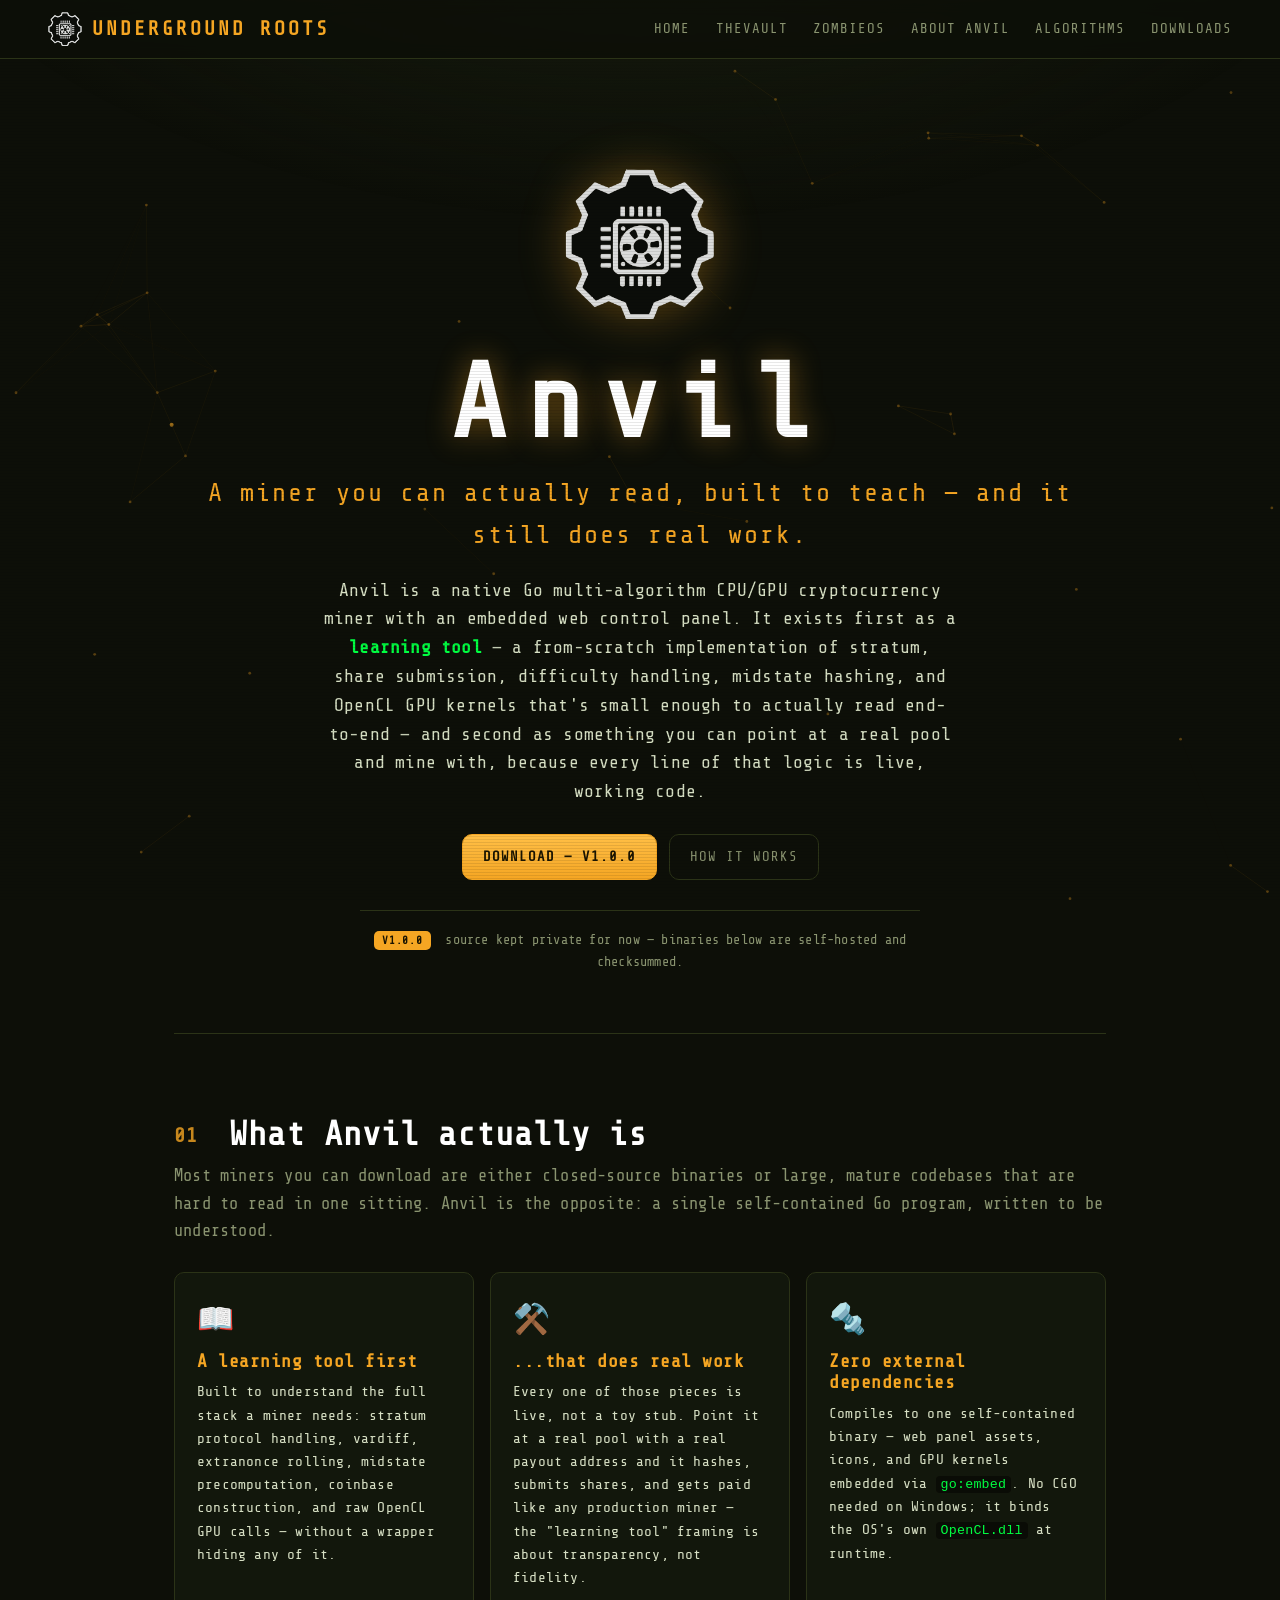
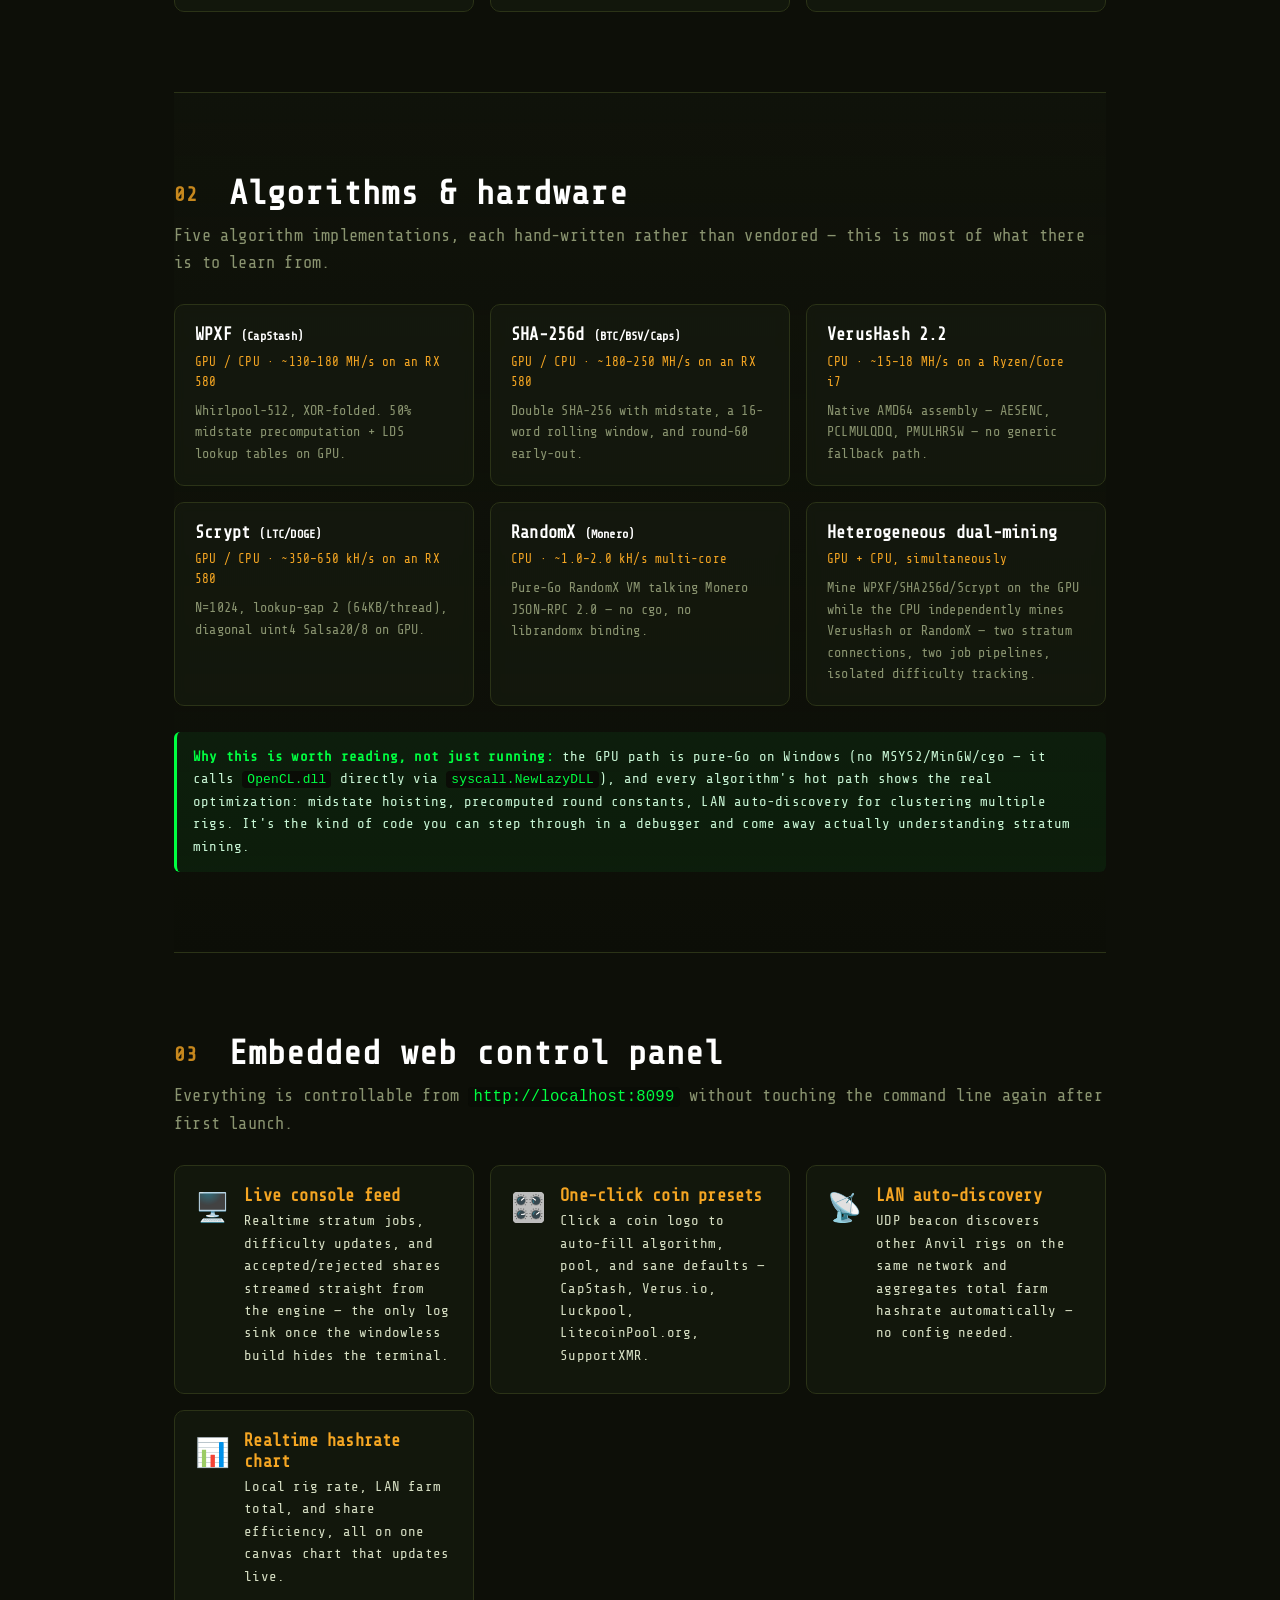
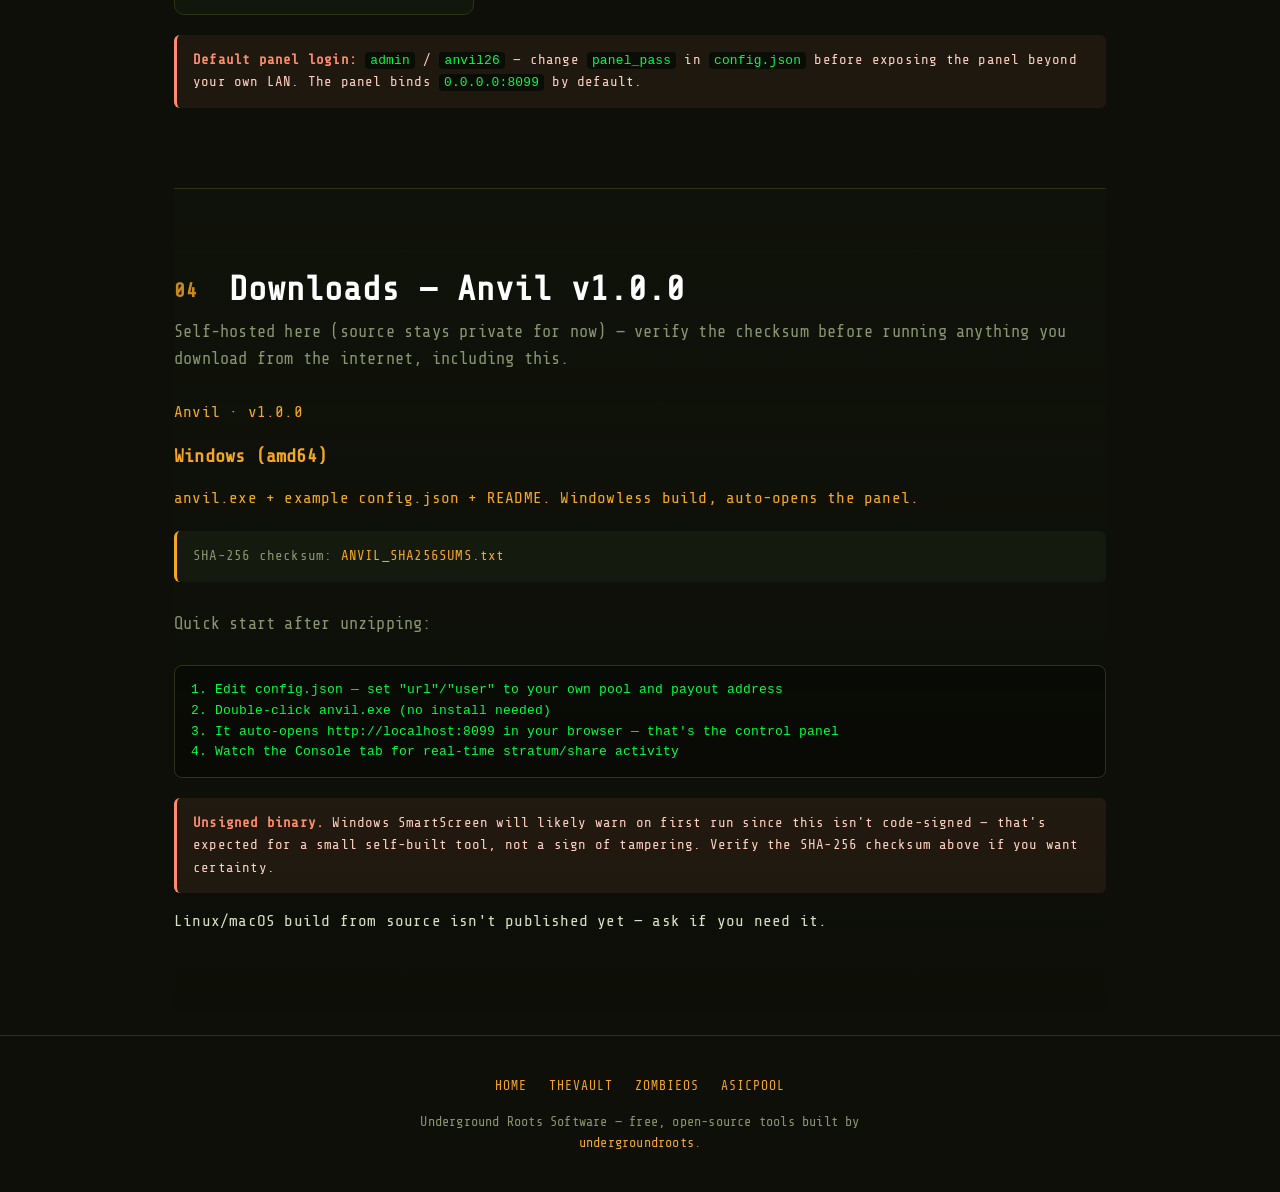
==== anvil.html @ 575f0ae3 "Add Anvil (v1.0.0) as a third product page Multi-algo CPU/GPU miner, positioned as a learning tool t" ====
<!doctype html>
<html lang="en">
<head>
<meta charset="utf-8">
<meta name="viewport" content="width=device-width, initial-scale=1">
<meta name="color-scheme" content="dark">
<title>Anvil — Multi-Algo CPU/GPU Mining Learning Tool (Real Miner Included)</title>
<meta name="description" content="Anvil is a native Go multi-algorithm CPU/GPU miner (WPXF, VerusHash, Scrypt, SHA-256d, RandomX) built as a learning tool for understanding how miners work end-to-end — stratum, difficulty, shares, GPU kernels — and it does real, working mining the whole time.">
<meta name="keywords" content="anvil miner, learn mining, open source miner, go miner, multi algo miner, gpu miner, cpu miner, sha256d, verushash, randomx, scrypt, wpxf, opencl mining, stratum tutorial">
<meta name="author" content="Shae Jones Thomson">
<meta name="robots" content="index, follow, max-image-preview:large">
<link rel="canonical" href="https://vault.undergroundroots.ca/anvil.html">
<meta name="theme-color" content="#0d0f08">

<meta property="og:site_name" content="Underground Roots Software">
<meta property="og:title" content="Anvil — Multi-Algo CPU/GPU Mining Learning Tool">
<meta property="og:description" content="A native Go multi-algorithm miner built to teach how mining actually works, while doing real, working mining the whole time.">
<meta property="og:type" content="website">
<meta property="og:url" content="https://vault.undergroundroots.ca/anvil.html">
<meta property="og:image" content="https://vault.undergroundroots.ca/assets/anvil-logo.png">
<meta property="og:image:width" content="512">
<meta property="og:image:height" content="512">
<meta property="og:image:alt" content="Anvil logo">
<meta property="og:locale" content="en_US">

<meta name="twitter:card" content="summary">
<meta name="twitter:title" content="Anvil — Multi-Algo CPU/GPU Mining Learning Tool">
<meta name="twitter:description" content="A native Go multi-algorithm miner built to teach how mining actually works, while doing real, working mining the whole time.">
<meta name="twitter:image" content="https://vault.undergroundroots.ca/assets/anvil-logo.png">

<link rel="icon" type="image/x-icon" href="/assets/thevault-favicon.ico">
<link rel="stylesheet" href="/assets/style.css?v=202611190800">

<script type="application/ld+json">
{
  "@context": "https://schema.org",
  "@graph": [
    {
      "@type": "SoftwareApplication",
      "name": "Anvil",
      "applicationCategory": "UtilitiesApplication",
      "operatingSystem": "Windows, Linux, macOS",
      "softwareVersion": "1.0.0",
      "description": "Native Go multi-algorithm CPU/GPU cryptocurrency miner (WPXF, VerusHash 2.2, Scrypt, SHA-256d, RandomX) with an embedded web control panel, built as a learning tool for how mining software actually works.",
      "url": "https://vault.undergroundroots.ca/anvil.html#downloads",
      "image": "https://vault.undergroundroots.ca/assets/anvil-logo.png",
      "author": { "@type": "Person", "name": "Shae Jones Thomson", "url": "https://github.com/ShaeOJ" },
      "offers": { "@type": "Offer", "price": "0", "priceCurrency": "USD" }
    }
  ]
}
</script>
<style>
  .anvil-hero-logo { width: 150px; height: 150px; filter: drop-shadow(0 0 24px rgba(245,166,35,.35)); }
  .algo-grid { display: grid; grid-template-columns: repeat(auto-fit, minmax(230px, 1fr)); gap: 16px; }
  .algo-card { background: rgba(21,26,15,.78); -webkit-backdrop-filter: blur(6px); backdrop-filter: blur(6px);
    border: 1px solid var(--line); border-radius: var(--radius); padding: 20px; }
  .algo-card h3 { margin: 0 0 6px; color: #fff; font-size: 17px; }
  .algo-card .spec { color: var(--amber); font-size: 12.5px; font-family: var(--mono); margin-bottom: 8px; }
  .algo-card p { margin: 0; color: var(--muted); font-size: 13.5px; }
  .badge { display: inline-block; font: 700 11px/1 var(--mono); letter-spacing: .08em; text-transform: uppercase;
    padding: 4px 8px; border-radius: 5px; }
  .badge-beta { color: #1a1400; background: var(--amber); }
  .learn-note { margin-top: 26px; color: #c9f7d6; font-size: 14px; background: rgba(0,255,65,.06);
    border-left: 3px solid var(--green); border-radius: 6px; padding: 14px 16px; }
  .learn-note b { color: var(--green); }
  .warn-note { margin-top: 20px; color: #ffd0bf; font-size: 14px; background: rgba(255,141,107,.08);
    border-left: 3px solid #ff8d6b; border-radius: 6px; padding: 14px 16px; }
  .warn-note b { color: #ff8d6b; }
  pre.codeblock { background: rgba(0,0,0,.35); border: 1px solid var(--line); border-radius: 8px;
    padding: 14px 16px; overflow-x: auto; font-size: 13px; color: var(--green); }
</style>
</head>
<body>
<canvas id="bgfx" aria-hidden="true"></canvas>
<div class="scanlines" aria-hidden="true"></div>

<header class="site-nav">
  <a class="brand" href="/"><img src="/assets/thevault-logo.png" alt="" width="34" height="34"><span>UNDERGROUND ROOTS</span></a>
  <nav>
    <a href="/">Home</a>
    <a href="/thevault.html">TheVault</a>
    <a href="/zombieos.html">ZombieOS</a>
    <a href="#about">About Anvil</a>
    <a href="#algos">Algorithms</a>
    <a href="#downloads">Downloads</a>
  </nav>
</header>

<main id="top">

  <section class="hero">
    <img class="anvil-hero-logo" src="/assets/anvil-logo.png" alt="Anvil logo">
    <h1>Anvil</h1>
    <p class="tag">A miner you can actually read, built to teach — and it still does real work.</p>
    <p class="sub">Anvil is a native Go multi-algorithm CPU/GPU cryptocurrency miner with an embedded web control panel. It exists first as a <b>learning tool</b> — a from-scratch implementation of stratum, share submission, difficulty handling, midstate hashing, and OpenCL GPU kernels that's small enough to actually read end-to-end — and second as something you can point at a real pool and mine with, because every line of that logic is live, working code.</p>
    <div class="cta">
      <a class="btn primary" href="#downloads">Download — v1.0.0</a>
      <a class="btn ghost" href="#about">How it works</a>
    </div>
    <p class="honest"><span class="badge badge-beta">v1.0.0</span>&nbsp; source kept private for now — binaries below are self-hosted and checksummed.</p>
  </section>

  <section id="about" class="band">
    <h2><span class="num">01</span> What Anvil actually is</h2>
    <p class="lead">Most miners you can download are either closed-source binaries or large, mature codebases that are hard to read in one sitting. Anvil is the opposite: a single self-contained Go program, written to be understood.</p>
    <div class="pillars">
      <div class="card">
        <div class="ico">📖</div>
        <h3>A learning tool first</h3>
        <p>Built to understand the full stack a miner needs: stratum protocol handling, vardiff, extranonce rolling, midstate precomputation, coinbase construction, and raw OpenCL GPU calls — without a wrapper hiding any of it.</p>
      </div>
      <div class="card">
        <div class="ico">⚒️</div>
        <h3>...that does real work</h3>
        <p>Every one of those pieces is live, not a toy stub. Point it at a real pool with a real payout address and it hashes, submits shares, and gets paid like any production miner — the "learning tool" framing is about transparency, not fidelity.</p>
      </div>
      <div class="card">
        <div class="ico">🔩</div>
        <h3>Zero external dependencies</h3>
        <p>Compiles to one self-contained binary — web panel assets, icons, and GPU kernels embedded via <code>go:embed</code>. No CGO needed on Windows; it binds the OS's own <code>OpenCL.dll</code> at runtime.</p>
      </div>
    </div>
  </section>

  <section id="algos" class="band alt">
    <h2><span class="num">02</span> Algorithms &amp; hardware</h2>
    <p class="lead">Five algorithm implementations, each hand-written rather than vendored — this is most of what there is to learn from.</p>
    <div class="algo-grid">
      <div class="algo-card">
        <h3>WPXF <span class="muted" style="font-size:12px;">(CapStash)</span></h3>
        <div class="spec">GPU / CPU · ~130–180 MH/s on an RX 580</div>
        <p>Whirlpool-512, XOR-folded. 50% midstate precomputation + LDS lookup tables on GPU.</p>
      </div>
      <div class="algo-card">
        <h3>SHA-256d <span class="muted" style="font-size:12px;">(BTC/BSV/Caps)</span></h3>
        <div class="spec">GPU / CPU · ~180–250 MH/s on an RX 580</div>
        <p>Double SHA-256 with midstate, a 16-word rolling window, and round-60 early-out.</p>
      </div>
      <div class="algo-card">
        <h3>VerusHash 2.2</h3>
        <div class="spec">CPU · ~15–18 MH/s on a Ryzen/Core i7</div>
        <p>Native AMD64 assembly — AESENC, PCLMULQDQ, PMULHRSW — no generic fallback path.</p>
      </div>
      <div class="algo-card">
        <h3>Scrypt <span class="muted" style="font-size:12px;">(LTC/DOGE)</span></h3>
        <div class="spec">GPU / CPU · ~350–650 kH/s on an RX 580</div>
        <p>N=1024, lookup-gap 2 (64KB/thread), diagonal uint4 Salsa20/8 on GPU.</p>
      </div>
      <div class="algo-card">
        <h3>RandomX <span class="muted" style="font-size:12px;">(Monero)</span></h3>
        <div class="spec">CPU · ~1.0–2.0 kH/s multi-core</div>
        <p>Pure-Go RandomX VM talking Monero JSON-RPC 2.0 — no cgo, no librandomx binding.</p>
      </div>
      <div class="algo-card">
        <h3>Heterogeneous dual-mining</h3>
        <div class="spec">GPU + CPU, simultaneously</div>
        <p>Mine WPXF/SHA256d/Scrypt on the GPU while the CPU independently mines VerusHash or RandomX — two stratum connections, two job pipelines, isolated difficulty tracking.</p>
      </div>
    </div>
    <div class="learn-note">
      <b>Why this is worth reading, not just running:</b> the GPU path is pure-Go on Windows (no MSYS2/MinGW/cgo — it calls <code>OpenCL.dll</code> directly via <code>syscall.NewLazyDLL</code>), and every algorithm's hot path shows the real optimization: midstate hoisting, precomputed round constants, LAN auto-discovery for clustering multiple rigs. It's the kind of code you can step through in a debugger and come away actually understanding stratum mining.
    </div>
  </section>

  <section id="panel" class="band">
    <h2><span class="num">03</span> Embedded web control panel</h2>
    <p class="lead">Everything is controllable from <code>http://localhost:8099</code> without touching the command line again after first launch.</p>
    <div class="dl-grid">
      <div class="dl"><div class="dl-ico">🖥️</div><div><h3>Live console feed</h3><p>Realtime stratum jobs, difficulty updates, and accepted/rejected shares streamed straight from the engine — the only log sink once the windowless build hides the terminal.</p></div></div>
      <div class="dl"><div class="dl-ico">🎛️</div><div><h3>One-click coin presets</h3><p>Click a coin logo to auto-fill algorithm, pool, and sane defaults — CapStash, Verus.io, Luckpool, LitecoinPool.org, SupportXMR.</p></div></div>
      <div class="dl"><div class="dl-ico">📡</div><div><h3>LAN auto-discovery</h3><p>UDP beacon discovers other Anvil rigs on the same network and aggregates total farm hashrate automatically — no config needed.</p></div></div>
      <div class="dl"><div class="dl-ico">📊</div><div><h3>Realtime hashrate chart</h3><p>Local rig rate, LAN farm total, and share efficiency, all on one canvas chart that updates live.</p></div></div>
    </div>
    <div class="warn-note">
      <b>Default panel login:</b> <code>admin</code> / <code>anvil26</code> — change <code>panel_pass</code> in <code>config.json</code> before exposing the panel beyond your own LAN. The panel binds <code>0.0.0.0:8099</code> by default.
    </div>
  </section>

  <section id="downloads" class="band alt">
    <h2><span class="num">04</span> Downloads — Anvil v1.0.0</h2>
    <p class="lead">Self-hosted here (source stays private for now) — verify the checksum before running anything you download from the internet, including this.</p>

    <div class="quick-dl-grid">
      <a class="quick-dl" href="/downloads/Anvil-v1.0.0-windows-amd64.zip">
        <div class="qd-app">Anvil · v1.0.0</div>
        <h3>Windows (amd64)</h3>
        <p>anvil.exe + example config.json + README. Windowless build, auto-opens the panel.</p>
      </a>
    </div>

    <p class="note" style="margin-top:20px;">SHA-256 checksum: <a href="/downloads/ANVIL_SHA256SUMS.txt">ANVIL_SHA256SUMS.txt</a></p>

    <p class="lead" style="margin-top:28px;">Quick start after unzipping:</p>
    <pre class="codeblock">1. Edit config.json — set "url"/"user" to your own pool and payout address
2. Double-click anvil.exe (no install needed)
3. It auto-opens http://localhost:8099 in your browser — that's the control panel
4. Watch the Console tab for real-time stratum/share activity</pre>

    <div class="warn-note">
      <b>Unsigned binary.</b> Windows SmartScreen will likely warn on first run since this isn't code-signed — that's expected for a small self-built tool, not a sign of tampering. Verify the SHA-256 checksum above if you want certainty.
    </div>

    <div class="more-soon" style="margin-top:16px;">Linux/macOS build from source isn't published yet — ask if you need it.</div>
  </section>

</main>

<footer class="site-foot">
  <div class="foot-links">
    <a href="/">Home</a>
    <a href="/thevault.html">TheVault</a>
    <a href="/zombieos.html">ZombieOS</a>
    <a href="https://asicpool.space">ASICpool</a>
  </div>
  <p>Underground Roots Software — free, open-source tools built by <a href="https://undergroundroots.ca">undergroundroots</a>.</p>
  <p class="muted" id="visitCount" style="font-size:12px; margin-top:6px;">&bull;</p>
</footer>
<script src="/assets/bgfx.js?v=202611190800" defer></script>
<script src="/assets/visit-counter.js?v=202611190800" defer></script>
</body>
</html>
---- assets/style.css ----
@font-face {
  font-family: 'Share Tech Mono';
  src: url('/assets/sharetechmono.woff2') format('woff2');
  font-weight: 400; font-style: normal; font-display: swap;
}

:root {
  --bg: #0d0f08;
  --bg2: #11140b;
  --panel: #151a0f;
  --line: #2b3317;
  --fg: #d7e0c4;
  --muted: #8a9470;
  --amber: #f5a623;
  --amber-dim: #c9861b;
  --accent-rgb: 245, 166, 35; /* drives the #bgfx lattice tint */
  --green: #00ff41;
  --radius: 10px;
  --mono: 'Share Tech Mono', ui-monospace, 'Cascadia Code', Consolas, monospace;
}

* { box-sizing: border-box; }
html { scroll-behavior: smooth; }
body {
  margin: 0;
  /* base colour only — the gradient wash lives on ::before UNDER #bgfx so the
     lattice animation stays visible across the whole page */
  background: var(--bg);
  color: var(--fg);
  font-family: var(--mono);
  line-height: 1.6;
  letter-spacing: .2px;
  -webkit-font-smoothing: antialiased;
}
a { color: var(--amber); text-decoration: none; }
a:hover { color: var(--amber-dim); text-decoration: underline; }
code { color: var(--green); background: #0a0c06; padding: 1px 5px; border-radius: 4px; font-size: .92em; }
h1, h2, h3 { line-height: 1.2; }

/* gradient wash sits UNDER the lattice canvas */
body::before {
  content: ""; position: fixed; inset: 0; z-index: -1; pointer-events: none;
  background: radial-gradient(1100px 600px at 50% -200px, #1a2010 0%, transparent 70%);
}

/* background FX lattice (drifting nodes + hash pulses + block builds) */
#bgfx { position: fixed; inset: 0; width: 100%; height: 100%; z-index: 0; pointer-events: none; }

/* page sections sit above the canvas; keep their fills translucent so the
   lattice reads through the whole page rather than only behind the nav */
.site-nav, main { position: relative; z-index: 1; }

/* faint CRT scanlines */
.scanlines {
  position: fixed; inset: 0; pointer-events: none; z-index: 2; opacity: .35;
  background: repeating-linear-gradient(to bottom, rgba(0,0,0,0) 0 2px, rgba(0,0,0,.25) 2px 3px);
  mix-blend-mode: multiply;
}

/* nav */
.site-nav {
  position: sticky; top: 0; z-index: 3;
  display: flex; align-items: center; justify-content: space-between;
  gap: 18px; padding: 12px clamp(16px, 5vw, 48px);
  background: rgba(13,15,8,.82); backdrop-filter: blur(8px);
  border-bottom: 1px solid var(--line);
}
.brand { display: flex; align-items: center; gap: 10px; color: var(--amber); font-size: 20px; font-weight: 700; letter-spacing: 3px; }
.brand:hover { text-decoration: none; }
.site-nav nav { display: flex; gap: clamp(10px, 2vw, 26px); flex-wrap: wrap; font-size: 14px; }
.site-nav nav a { color: var(--muted); letter-spacing: 1px; text-transform: uppercase; }
.site-nav nav a:hover { color: var(--green); text-decoration: none; }
.site-nav .ext { color: var(--amber); }

main { max-width: 980px; margin: 0 auto; padding: 0 clamp(16px, 5vw, 24px); position: relative; z-index: 1; }

/* hero */
.hero { text-align: center; padding: clamp(48px, 10vw, 110px) 0 60px; }
.hero-logo { width: clamp(140px, 30vw, 210px); height: auto; filter: drop-shadow(0 0 24px rgba(245,166,35,.35)); animation: float 6s ease-in-out infinite; }
@keyframes float { 0%,100% { transform: translateY(0); } 50% { transform: translateY(-10px); } }
.hero h1 { font-size: clamp(52px, 13vw, 104px); margin: 14px 0 0; letter-spacing: clamp(6px, 3vw, 20px); color: #fff; text-shadow: 0 0 30px rgba(245,166,35,.45); }
.hero .tag { font-size: clamp(18px, 4vw, 26px); color: var(--amber); margin: 6px 0 20px; letter-spacing: 2px; }
.hero .sub { max-width: 640px; margin: 0 auto 28px; color: var(--fg); font-size: clamp(15px, 2.4vw, 18px); }
.hero .sub b { color: var(--green); }
.cta { display: flex; flex-wrap: wrap; gap: 12px; justify-content: center; }
.hero .honest { max-width: 560px; margin: 30px auto 0; color: var(--muted); font-size: 13.5px; border-top: 1px solid var(--line); padding-top: 18px; }
.hero .honest b { color: var(--amber); }

.btn {
  display: inline-block; padding: 11px 20px; border: 1px solid var(--line);
  border-radius: var(--radius); color: var(--fg); background: var(--panel);
  letter-spacing: 1px; font-size: 14px; text-transform: uppercase; transition: .15s;
}
.btn:hover { border-color: var(--amber); color: var(--amber); text-decoration: none; transform: translateY(-1px); }
.btn.primary { background: linear-gradient(180deg, #ffbf47, var(--amber)); color: #1a1400; border-color: var(--amber); font-weight: 700; }
.btn.primary:hover { color: #1a1400; box-shadow: 0 0 22px rgba(245,166,35,.4); }
.btn.ghost { background: transparent; color: var(--muted); }

/* bands */
.band { padding: clamp(44px, 8vw, 80px) 0; border-top: 1px solid var(--line); }
.band.alt { background: linear-gradient(180deg, rgba(17,20,11,.72), transparent); }
.band h2 { font-size: clamp(24px, 5vw, 34px); color: #fff; margin: 0 0 8px; letter-spacing: 1px; }
.band h2 .num { color: var(--amber); font-size: .6em; margin-right: 12px; vertical-align: middle; opacity: .8; }
.lead { color: var(--muted); font-size: 17px; margin: 0 0 28px; }

/* pillars */
.pillars { display: grid; grid-template-columns: repeat(auto-fit, minmax(230px, 1fr)); gap: 16px; }
.card { background: rgba(21,26,15,.78); -webkit-backdrop-filter: blur(6px); backdrop-filter: blur(6px); border: 1px solid var(--line); border-radius: var(--radius); padding: 22px; transition: .15s; }
.card:hover { border-color: var(--amber); transform: translateY(-3px); box-shadow: 0 10px 30px rgba(0,0,0,.4); }
.card .ico { font-size: 30px; margin-bottom: 8px; }
.card h3 { margin: 0 0 8px; color: var(--amber); font-size: 18px; letter-spacing: .5px; }
.card p { margin: 0; color: var(--fg); font-size: 14.5px; }
.note { margin-top: 26px; color: var(--muted); font-size: 14px; background: var(--panel); border-left: 3px solid var(--amber); border-radius: 6px; padding: 14px 16px; }
.note b { color: var(--amber); }

/* specs table */
.table-wrap { overflow-x: auto; }
table.specs { width: 100%; border-collapse: collapse; font-size: 15px; }
table.specs th, table.specs td { text-align: left; padding: 12px 14px; border-bottom: 1px solid var(--line); }
table.specs th { color: var(--amber); font-weight: 400; width: 38%; white-space: nowrap; }
table.specs td { color: var(--fg); }
table.specs tr:hover td, table.specs tr:hover th { background: rgba(245,166,35,.05); }

/* steps */
.step { margin-bottom: 30px; }
.step h3 { color: var(--green); font-size: 20px; margin: 0 0 8px; letter-spacing: .5px; }
.step p { margin: 0 0 12px; }
.step .hint { color: var(--muted); font-size: 14px; }
pre { background: #090b05; border: 1px solid var(--line); border-radius: var(--radius); padding: 16px; overflow-x: auto; margin: 0 0 12px; }
pre code { background: none; color: var(--green); padding: 0; font-size: 13.5px; line-height: 1.7; }

/* downloads */
.dl-grid { display: grid; grid-template-columns: repeat(auto-fit, minmax(240px, 1fr)); gap: 16px; }
.dl { display: flex; gap: 14px; align-items: flex-start; background: rgba(21,26,15,.78); -webkit-backdrop-filter: blur(6px); backdrop-filter: blur(6px); border: 1px solid var(--line); border-radius: var(--radius); padding: 20px; color: var(--fg); transition: .15s; }
.dl:hover { border-color: var(--amber); text-decoration: none; transform: translateY(-3px); box-shadow: 0 10px 30px rgba(0,0,0,.4); }
.dl-ico { font-size: 28px; }
.dl h3 { margin: 0 0 4px; color: var(--amber); font-size: 17px; }
.dl p { margin: 0 0 6px; font-size: 14px; color: var(--fg); }
.dl-meta { color: var(--muted); font-size: 12.5px; word-break: break-all; }

/* footer */
.site-foot { position: relative; z-index: 1; border-top: 1px solid var(--line); margin-top: 20px; padding: 40px clamp(16px, 5vw, 48px); text-align: center; color: var(--muted); font-size: 13.5px; }
.foot-links { display: flex; gap: 22px; justify-content: center; flex-wrap: wrap; margin-bottom: 14px; }
.foot-links a { color: var(--amber); text-transform: uppercase; letter-spacing: 1px; font-size: 13px; }
.site-foot p { margin: 0; max-width: 560px; margin-inline: auto; }

@media (prefers-reduced-motion: reduce) { .hero-logo { animation: none; } * { scroll-behavior: auto; } }

/* ── Ministry bulletin: BETA notice ───────────────────────────────────────
   Modal shown once per visitor (localStorage), warning that CAPS is still
   under active development. Same reactor-screen language as the rest of the
   site: scanline sweep, amber HUD, mono type. */
.beta-overlay {
  position: fixed; inset: 0; z-index: 9999;
  display: flex; align-items: center; justify-content: center;
  padding: 20px;
  background: rgba(5, 7, 3, .82);
  -webkit-backdrop-filter: blur(5px); backdrop-filter: blur(5px);
  opacity: 0; transition: opacity .3s ease;
}
.beta-overlay.show { opacity: 1; }

.beta-box {
  position: relative; overflow: hidden;
  width: min(560px, 100%); max-height: 88vh; overflow-y: auto;
  padding: 30px clamp(20px, 5vw, 36px) 26px;
  background: linear-gradient(180deg, #161c0f, #10140a);
  border: 1px solid var(--amber); border-radius: var(--radius);
  box-shadow: 0 0 0 1px rgba(245,166,35,.15), 0 24px 70px rgba(0,0,0,.7),
              inset 0 0 60px rgba(245,166,35,.05);
  animation: betaIn .45s cubic-bezier(.2,.7,.3,1) both;
  text-align: center;
}
@keyframes betaIn {
  from { opacity: 0; transform: translateY(14px) scale(.97); }
  to   { opacity: 1; transform: none; }
}

/* slow scanline sweep across the panel */
.beta-scan { position: absolute; inset: 0; pointer-events: none; overflow: hidden; }
.beta-scan::after {
  content: ""; position: absolute; left: 0; right: 0; height: 40%;
  background: linear-gradient(180deg, transparent, rgba(245,166,35,.07), transparent);
  animation: betaSweep 3s linear infinite;
}
@keyframes betaSweep { from { top: -40%; } to { top: 100%; } }

.beta-eyebrow {
  font-size: 11px; letter-spacing: 5px; text-transform: uppercase;
  color: var(--muted); margin-bottom: 14px;
}
.beta-title {
  font-size: clamp(19px, 4vw, 25px); line-height: 1.25; color: #fff;
  letter-spacing: 1.5px; margin-bottom: 14px;
  text-shadow: 0 0 26px rgba(245,166,35,.45);
}
.beta-lede { font-size: 15px; color: var(--fg); line-height: 1.6; margin-bottom: 16px; }
.beta-lede b { color: var(--amber); }

.beta-list {
  list-style: none; padding: 0; margin: 0 0 18px;
  text-align: left; font-size: 14px; line-height: 1.55;
}
.beta-list li {
  position: relative; padding: 7px 0 7px 22px;
  border-bottom: 1px solid var(--line); color: var(--muted);
}
.beta-list li:last-child { border-bottom: 0; }
.beta-list li::before { content: "\25B8"; position: absolute; left: 4px; color: var(--amber); }
.beta-list b { color: var(--green); }

.beta-foot { font-size: 13px; color: var(--amber-dim); letter-spacing: .5px; margin-bottom: 18px; }

.beta-btn {
  width: 100%; cursor: pointer; font: inherit; font-size: 15px; font-weight: 700;
  letter-spacing: 2px; text-transform: uppercase;
  padding: 12px 18px; border-radius: 9px;
  border: 1px solid var(--amber);
  background: linear-gradient(180deg, #ffbf47, var(--amber)); color: #1a1400;
  transition: box-shadow .15s, transform .06s;
}
.beta-btn:hover { box-shadow: 0 0 22px rgba(245,166,35,.45); }
.beta-btn:active { transform: translateY(1px); }
.beta-btn:focus-visible { outline: 2px solid var(--green); outline-offset: 2px; }

@media (prefers-reduced-motion: reduce) {
  .beta-box { animation: none; }
  .beta-scan::after { animation: none; }
  .beta-overlay { transition: none; }
}

/* ── Bottlecaps Sidechain Snapshot Showcase ─────────────────────────────── */
.cap-showcase-tray {
  display: grid;
  grid-template-columns: repeat(auto-fit, minmax(170px, 1fr));
  gap: 14px;
  margin: 22px 0 16px;
}
.cap-sample-card {
  background: rgba(16, 20, 11, 0.88);
  border: 1.5px solid var(--line);
  border-radius: var(--radius);
  padding: 14px 10px;
  text-align: center;
  transition: transform 0.2s ease, border-color 0.2s, box-shadow 0.2s;
  display: flex;
  flex-direction: column;
  align-items: center;
  justify-content: space-between;
  position: relative;
  overflow: hidden;
}
.cap-sample-card:hover {
  transform: translateY(-4px) scale(1.02);
  border-color: var(--amber);
  box-shadow: 0 10px 28px rgba(0,0,0,0.6);
}
.cap-sample-card.tier-1 { border-color: rgba(139, 139, 139, 0.4); }
.cap-sample-card.tier-2 { border-color: rgba(205, 127, 50, 0.5); }
.cap-sample-card.tier-3 { border-color: rgba(0, 229, 255, 0.6); box-shadow: 0 0 16px rgba(0, 229, 255, 0.18); }
.cap-sample-card.tier-4 { border-color: rgba(255, 215, 0, 0.7); box-shadow: 0 0 20px rgba(255, 215, 0, 0.22); }
.cap-sample-card.tier-5 { border-color: rgba(224, 64, 251, 0.85); box-shadow: 0 0 24px rgba(224, 64, 251, 0.28); }

.cap-sample-canvas-wrap {
  width: 120px;
  height: 120px;
  margin: 6px auto;
  display: flex;
  align-items: center;
  justify-content: center;
}
.cap-sample-canvas-wrap canvas {
  width: 120px;
  height: 120px;
  border-radius: 50%;
  filter: drop-shadow(0 4px 12px rgba(0,0,0,0.7));
}
.cap-sample-badge {
  display: inline-block;
  padding: 3px 8px;
  border-radius: 9999px;
  font-size: 11px;
  font-weight: 700;
  text-transform: uppercase;
  letter-spacing: 0.05em;
  margin-bottom: 4px;
}
.cap-sample-badge.t1 { color: #8b8b8b; background: rgba(139, 139, 139, 0.15); border: 1px solid rgba(139,139,139,0.3); }
.cap-sample-badge.t2 { color: #cd7f32; background: rgba(205, 127, 50, 0.15); border: 1px solid rgba(205,127,50,0.3); }
.cap-sample-badge.t3 { color: #00e5ff; background: rgba(0, 229, 255, 0.15); border: 1px solid rgba(0,229,255,0.4); text-shadow: 0 0 8px rgba(0,229,255,0.5); }
.cap-sample-badge.t4 { color: #ffd700; background: rgba(255, 215, 0, 0.15); border: 1px solid rgba(255,215,0,0.4); text-shadow: 0 0 8px rgba(255,215,0,0.5); }
.cap-sample-badge.t5 { color: #e040fb; background: rgba(224, 64, 251, 0.18); border: 1px solid rgba(224,64,251,0.5); text-shadow: 0 0 10px rgba(224,64,251,0.7); }

.cap-sample-title { font-weight: 700; font-size: 13px; color: var(--fg); margin: 2px 0; }
.cap-sample-serial { font-size: 11px; color: var(--amber); font-weight: 700; }
.cap-sample-sub { font-size: 10.5px; color: var(--muted); margin-top: 2px; }

/* ── Android Sideloading & Installation Guide ───────────────────────────── */
.android-box {
  background: rgba(21, 26, 15, 0.88);
  border: 1px solid var(--amber);
  border-radius: var(--radius);
  padding: 24px clamp(16px, 4vw, 32px);
  margin: 30px 0;
  box-shadow: 0 0 30px rgba(245, 166, 35, 0.1);
}
.android-header {
  display: flex;
  align-items: center;
  gap: 14px;
  margin-bottom: 16px;
  flex-wrap: wrap;
}
.android-header h3 {
  margin: 0;
  font-size: clamp(20px, 4vw, 24px);
  color: #fff;
}
.android-tag {
  background: rgba(0, 255, 65, 0.12);
  color: var(--green);
  border: 1px solid rgba(0, 255, 65, 0.35);
  padding: 3px 10px;
  border-radius: 9999px;
  font-size: 11px;
  font-weight: 700;
  letter-spacing: 0.05em;
}
.sideload-list {
  list-style: none;
  padding: 0;
  margin: 18px 0;
  display: grid;
  gap: 12px;
}
.sideload-step {
  display: flex;
  gap: 14px;
  align-items: flex-start;
  background: rgba(10, 12, 6, 0.6);
  border: 1px solid var(--line);
  border-radius: 8px;
  padding: 12px 16px;
}
.sideload-num {
  width: 28px;
  height: 28px;
  border-radius: 50%;
  background: var(--amber);
  color: #1a1400;
  font-weight: 800;
  display: flex;
  align-items: center;
  justify-content: center;
  flex-shrink: 0;
  font-size: 13px;
}
.sideload-text {
  flex: 1;
  font-size: 14px;
  line-height: 1.5;
  color: var(--fg);
}
.sideload-text b { color: var(--amber); }
.sha-box {
  background: #090b05;
  border: 1px solid var(--line);
  border-radius: 6px;
  padding: 10px 14px;
  font-size: 12px;
  word-break: break-all;
  color: var(--green);
  margin-top: 12px;
  display: flex;
  align-items: center;
  gap: 8px;
}
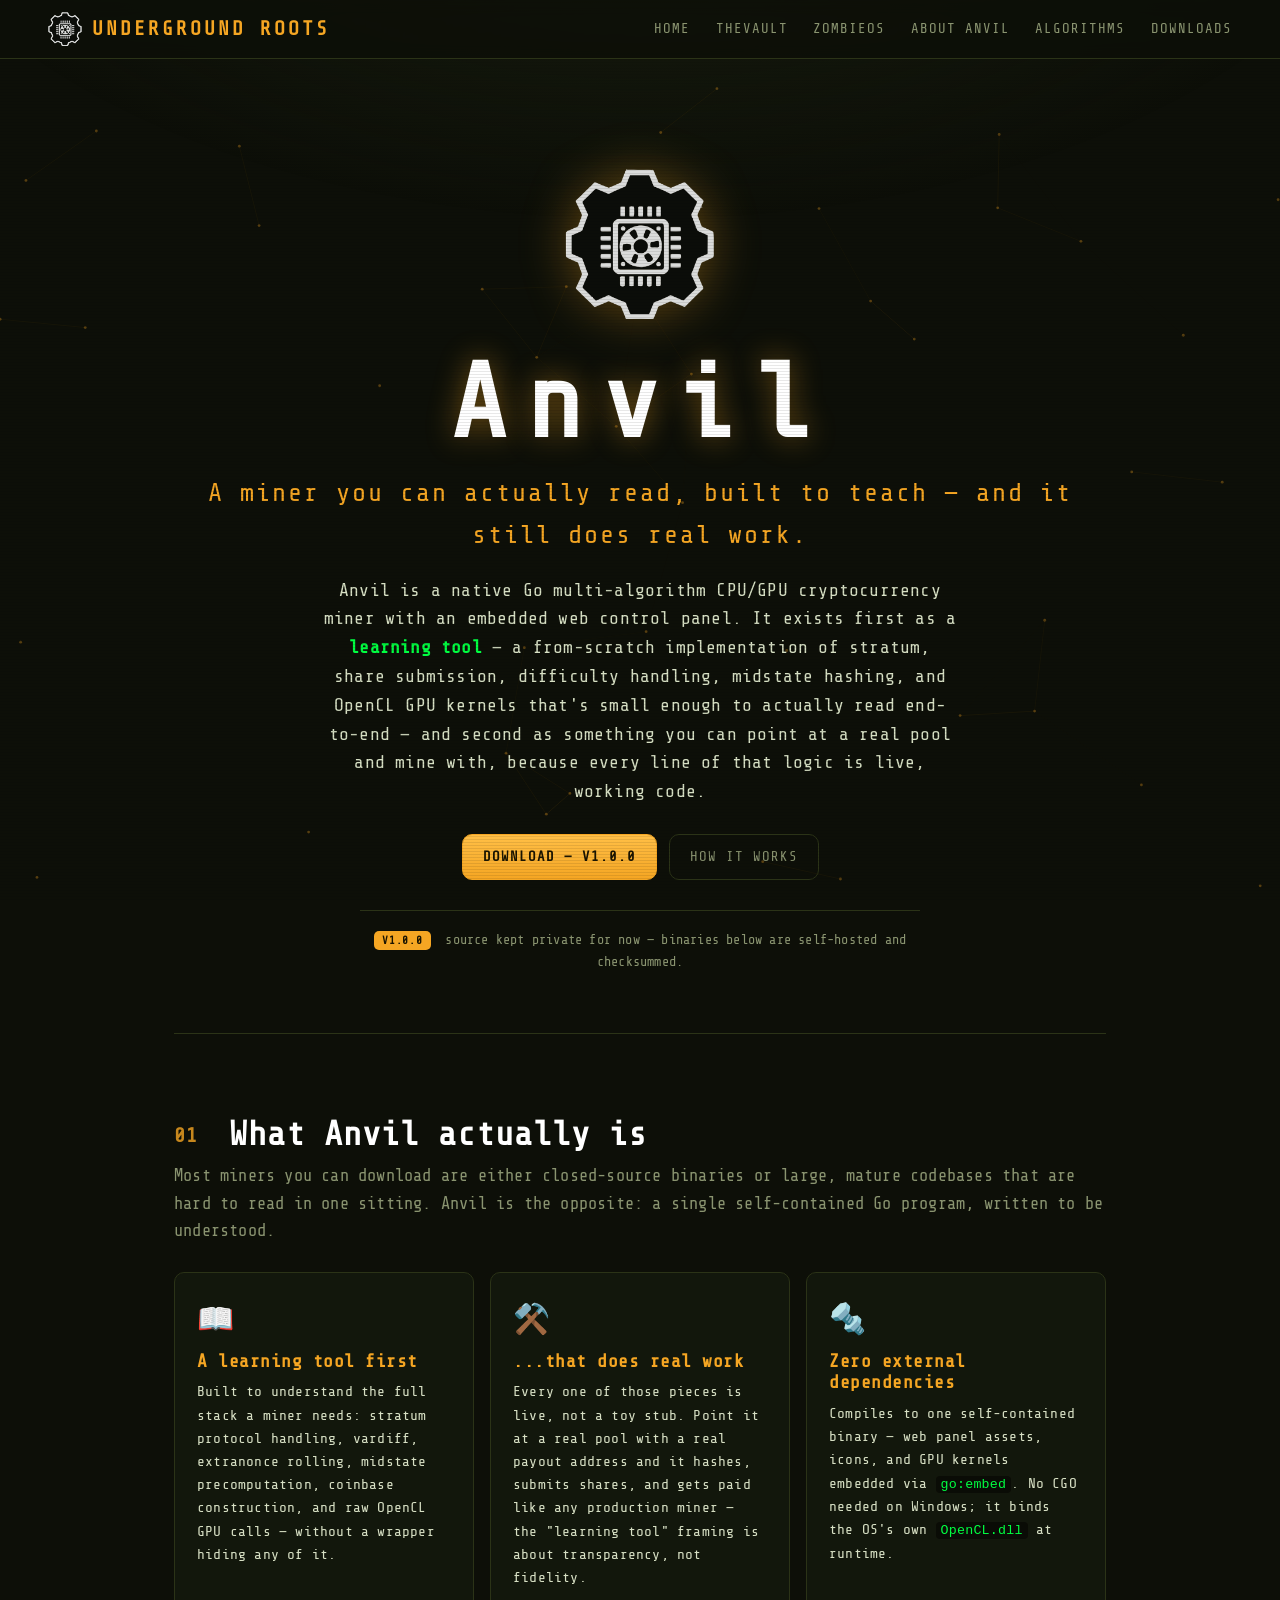
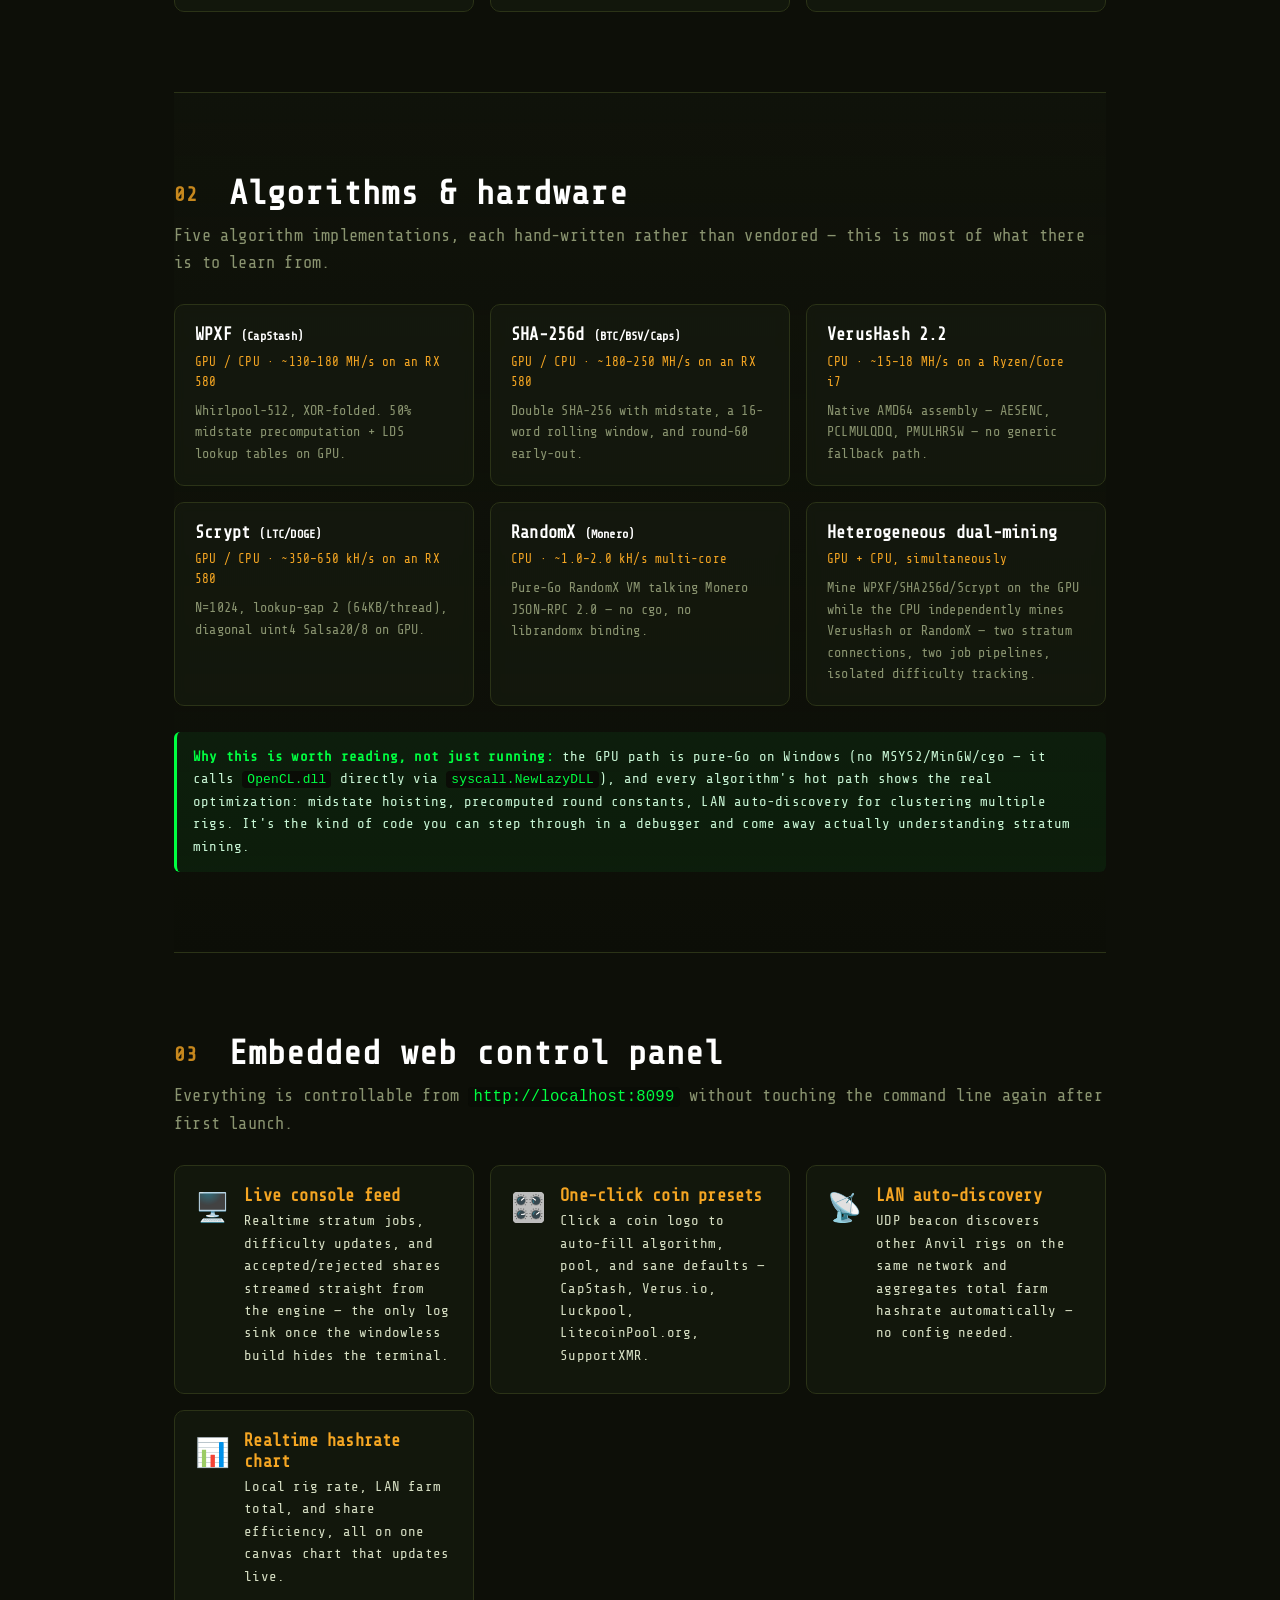
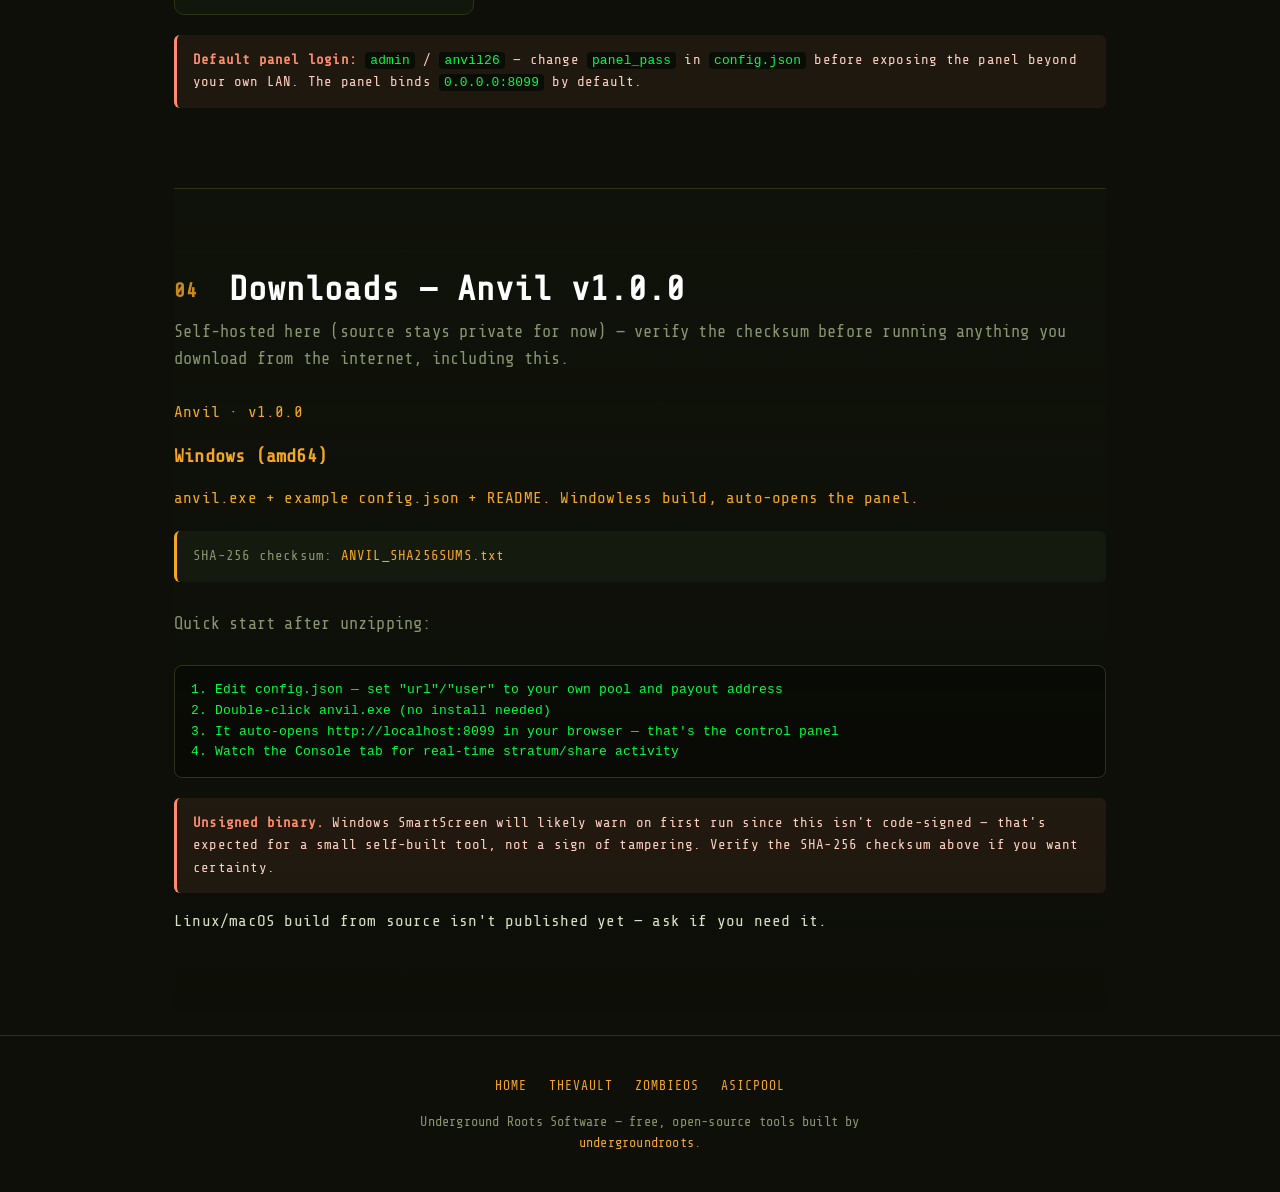
==== commit 0c92de86: "Mobile responsiveness pass: collapsible nav, safer hero typography - Add a hamburger-toggle mobile n" ====
--- a/anvil.html
+++ b/anvil.html
@@ -29,7 +29,7 @@
 <meta name="twitter:image" content="https://vault.undergroundroots.ca/assets/anvil-logo.png">
 
 <link rel="icon" type="image/x-icon" href="/assets/thevault-favicon.ico">
-<link rel="stylesheet" href="/assets/style.css?v=202611190800">
+<link rel="stylesheet" href="/assets/style.css?v=202611191100">
 
 <script type="application/ld+json">
 {
@@ -77,6 +77,7 @@
 
 <header class="site-nav">
   <a class="brand" href="/"><img src="/assets/thevault-logo.png" alt="" width="34" height="34"><span>UNDERGROUND ROOTS</span></a>
+  <button class="nav-toggle" id="navToggleBtn" aria-label="Toggle navigation" aria-expanded="false">☰</button>
   <nav>
     <a href="/">Home</a>
     <a href="/thevault.html">TheVault</a>
@@ -216,7 +217,8 @@
   <p>Underground Roots Software — free, open-source tools built by <a href="https://undergroundroots.ca">undergroundroots</a>.</p>
   <p class="muted" id="visitCount" style="font-size:12px; margin-top:6px;">&bull;</p>
 </footer>
-<script src="/assets/bgfx.js?v=202611190800" defer></script>
-<script src="/assets/visit-counter.js?v=202611190800" defer></script>
+<script src="/assets/bgfx.js?v=202611191100" defer></script>
+<script src="/assets/visit-counter.js?v=202611191100" defer></script>
+<script src="/assets/nav-toggle.js?v=202611191100" defer></script>
 </body>
 </html>
--- a/assets/style.css
+++ b/assets/style.css
@@ -20,7 +20,8 @@
 }
 
 * { box-sizing: border-box; }
-html { scroll-behavior: smooth; }
+html { scroll-behavior: smooth; overflow-x: hidden; }
+img, svg { max-width: 100%; }
 body {
   margin: 0;
   /* base colour only — the gradient wash lives on ::before UNDER #bgfx so the
@@ -72,13 +73,34 @@
 .site-nav nav a:hover { color: var(--green); text-decoration: none; }
 .site-nav .ext { color: var(--amber); }
 
+.nav-toggle {
+  display: none; background: transparent; border: 1px solid var(--line); border-radius: 8px;
+  color: var(--fg); font-size: 20px; line-height: 1; padding: 6px 12px; cursor: pointer;
+}
+.nav-toggle:hover { border-color: var(--amber); color: var(--amber); }
+.nav-toggle:focus-visible { outline: 2px solid var(--green); outline-offset: 2px; }
+
+@media (max-width: 760px) {
+  .site-nav { flex-wrap: wrap; }
+  .nav-toggle { display: inline-flex; align-items: center; justify-content: center; }
+  .site-nav nav {
+    flex-basis: 100%; display: none; flex-direction: column; align-items: stretch;
+    gap: 2px; margin-top: 12px; padding-top: 12px; border-top: 1px solid var(--line);
+  }
+  .site-nav nav.open { display: flex; }
+  .site-nav nav a { width: 100%; padding: 11px 6px; }
+}
+
 main { max-width: 980px; margin: 0 auto; padding: 0 clamp(16px, 5vw, 24px); position: relative; z-index: 1; }
 
 /* hero */
 .hero { text-align: center; padding: clamp(48px, 10vw, 110px) 0 60px; }
 .hero-logo { width: clamp(140px, 30vw, 210px); height: auto; filter: drop-shadow(0 0 24px rgba(245,166,35,.35)); animation: float 6s ease-in-out infinite; }
 @keyframes float { 0%,100% { transform: translateY(0); } 50% { transform: translateY(-10px); } }
-.hero h1 { font-size: clamp(52px, 13vw, 104px); margin: 14px 0 0; letter-spacing: clamp(6px, 3vw, 20px); color: #fff; text-shadow: 0 0 30px rgba(245,166,35,.45); }
+.hero h1 { font-size: clamp(38px, 13vw, 104px); margin: 14px 0 0; letter-spacing: clamp(2px, 3vw, 20px); color: #fff; text-shadow: 0 0 30px rgba(245,166,35,.45); overflow-wrap: break-word; }
+@media (max-width: 480px) {
+  .hero h1 { font-size: clamp(28px, 9vw, 44px); letter-spacing: clamp(1px, 1.2vw, 6px); }
+}
 .hero .tag { font-size: clamp(18px, 4vw, 26px); color: var(--amber); margin: 6px 0 20px; letter-spacing: 2px; }
 .hero .sub { max-width: 640px; margin: 0 auto 28px; color: var(--fg); font-size: clamp(15px, 2.4vw, 18px); }
 .hero .sub b { color: var(--green); }
